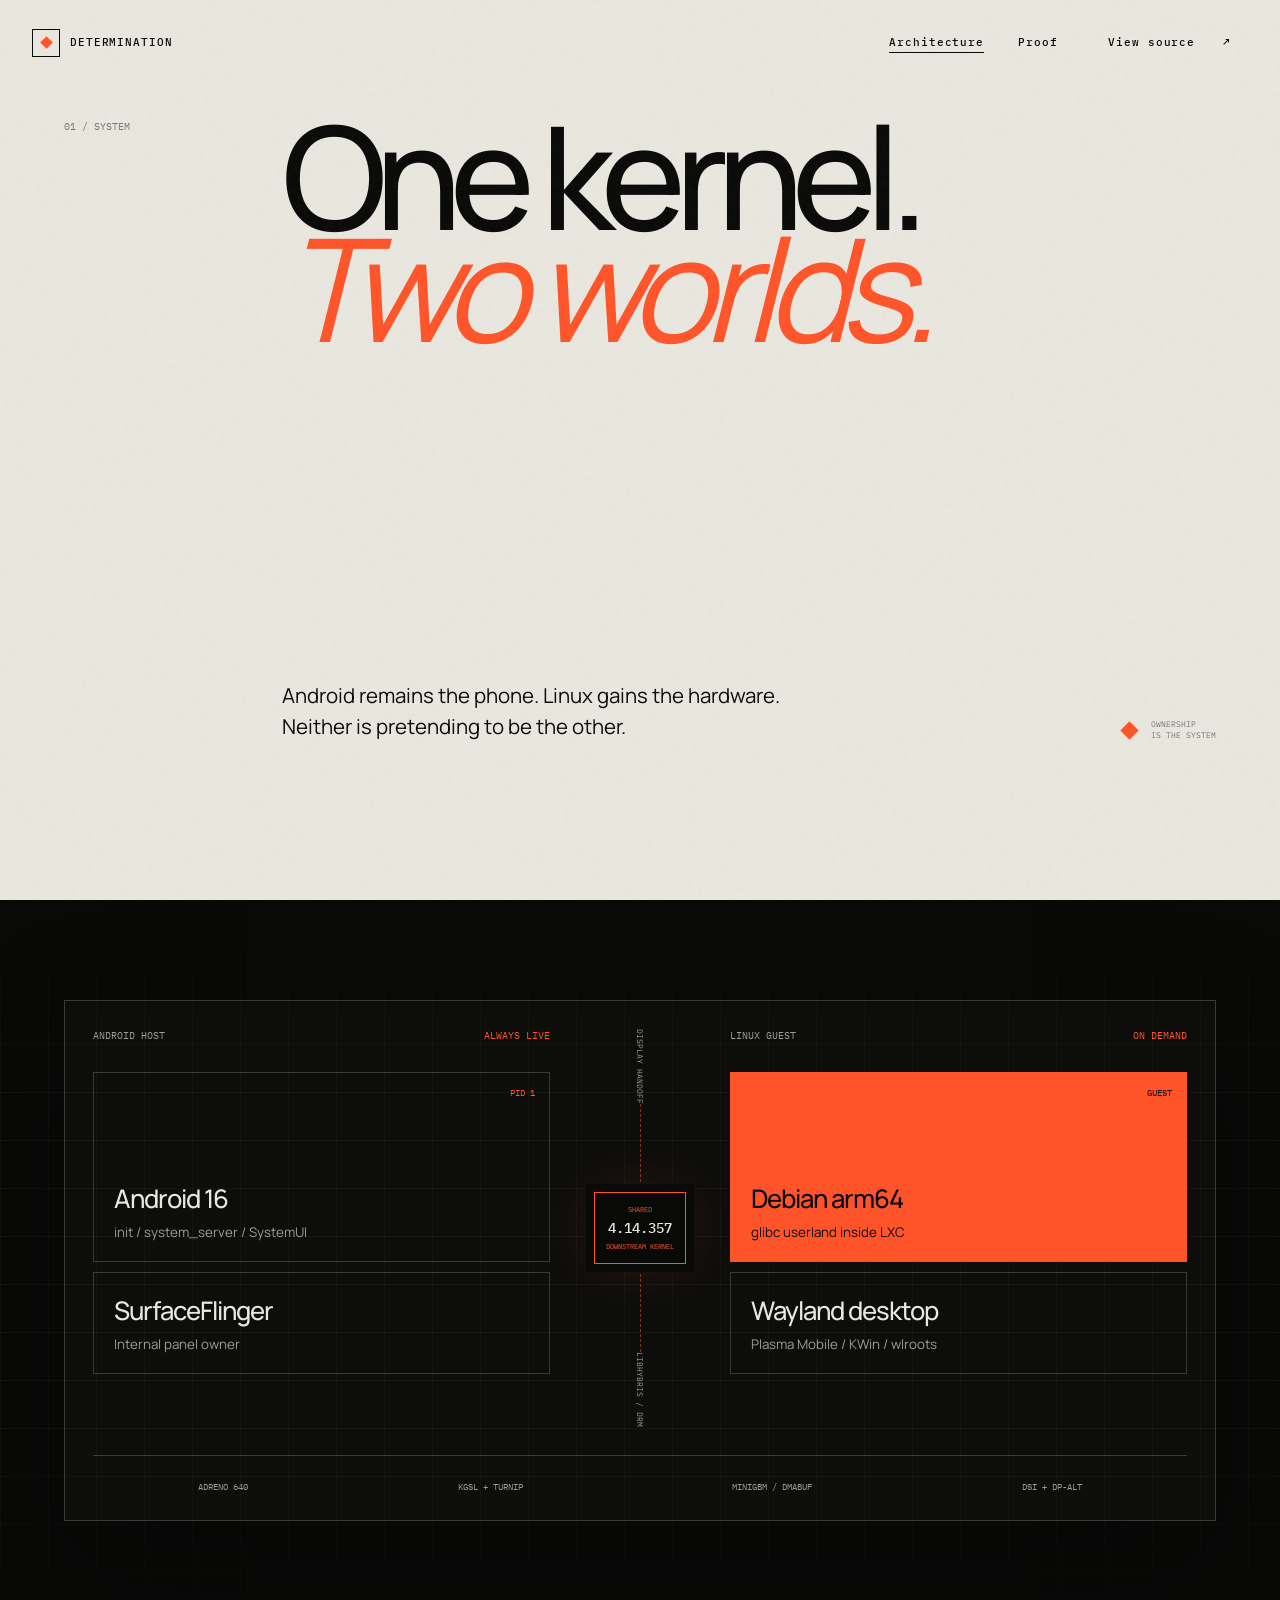
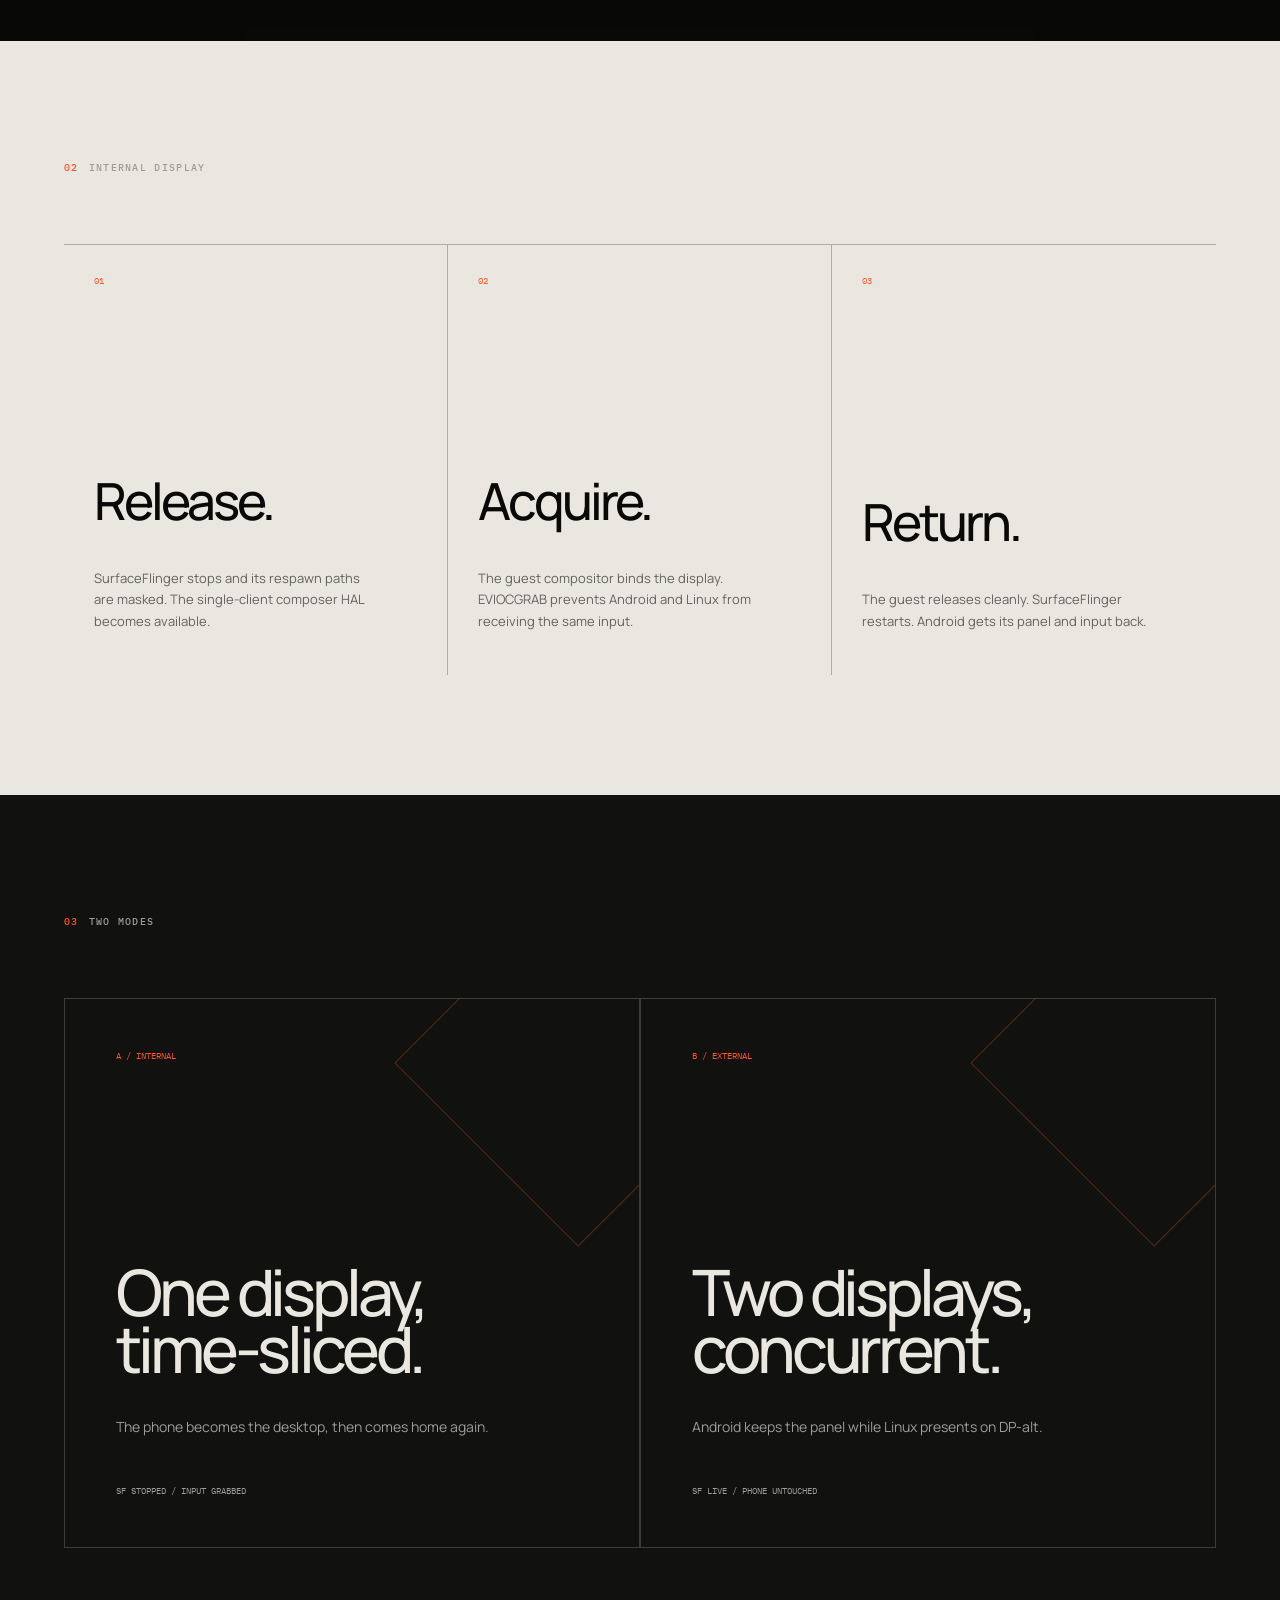
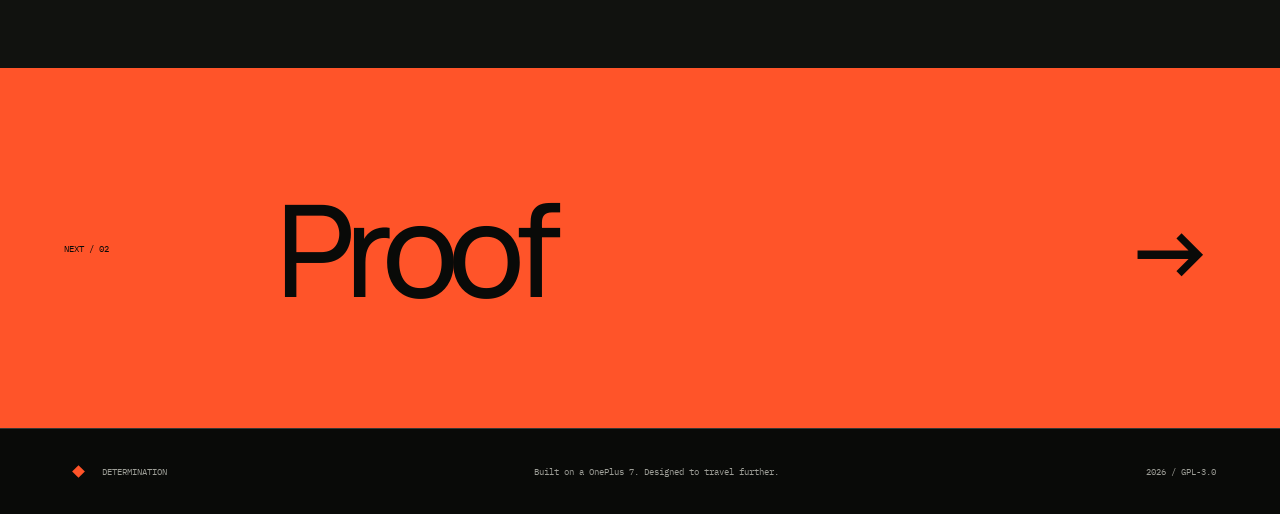
==== website/architecture.html @ 8db89beb "release: prepare Determination 0.5.0-alpha.1" ====
<!doctype html>
<html lang="en">
<head>
  <meta charset="utf-8"><meta name="viewport" content="width=device-width,initial-scale=1">
  <meta name="description" content="The Determination Android and Linux convergence architecture.">
  <title>Architecture — Determination</title>
  <link rel="preconnect" href="https://fonts.googleapis.com"><link rel="preconnect" href="https://fonts.gstatic.com" crossorigin>
  <link href="https://fonts.googleapis.com/css2?family=Archivo+Black&family=IBM+Plex+Mono:wght@400;500&family=Manrope:wght@400;500;600&display=swap" rel="stylesheet">
  <link rel="stylesheet" href="styles.css">
</head>
<body class="inner-page">
  <div class="noise" aria-hidden="true"></div><div class="progress" aria-hidden="true"></div>
  <header class="nav enter" style="--delay:0ms">
    <a class="brand link" href="index.html"><span class="brand-mark"><i></i></span> DETERMINATION</a>
    <nav aria-label="Main navigation"><a class="link active" href="architecture.html">Architecture</a><a class="link" href="proof.html">Proof</a><a class="repo-button pressure" href="https://github.com/kriscrossapplesauce2004/decemberos">View source <span>↗</span></a></nav>
  </header>
  <main>
    <section class="page-hero">
      <div class="page-number enter" style="--delay:80ms">01 / SYSTEM</div>
      <h1 class="enter" style="--delay:140ms">One kernel.<br><i>Two worlds.</i></h1>
      <p class="enter" style="--delay:260ms">Android remains the phone. Linux gains the hardware. Neither is pretending to be the other.</p>
      <div class="page-sigil enter" style="--delay:340ms"><i></i><span>OWNERSHIP<br>IS THE SYSTEM</span></div>
    </section>

    <section class="architecture architecture-page">
      <div class="system-map" data-reveal>
        <div class="map-column host"><div class="map-title">ANDROID HOST <span>ALWAYS LIVE</span></div><div class="node node-large" data-tilt><b>Android 16</b><small>init / system_server / SystemUI</small><span class="node-status">PID 1</span></div><div class="node" data-tilt><b>SurfaceFlinger</b><small>Internal panel owner</small></div></div>
        <div class="bridge" aria-label="Shared kernel and hardware bridge"><span class="packet p1"></span><span class="packet p2"></span><div class="bridge-label">DISPLAY HANDOFF</div><div class="bridge-line"></div><div class="kernel-chip"><small>SHARED</small><b>4.14.357</b><span>DOWNSTREAM KERNEL</span></div><div class="bridge-line"></div><div class="bridge-label">LIBHYBRIS / DRM</div></div>
        <div class="map-column guest"><div class="map-title">LINUX GUEST <span>ON DEMAND</span></div><div class="node node-large accent-node" data-tilt><b>Debian arm64</b><small>glibc userland inside LXC</small><span class="node-status">GUEST</span></div><div class="node" data-tilt><b>Wayland desktop</b><small>Plasma Mobile / KWin / wlroots</small></div></div>
        <div class="hardware-rail"><span>ADRENO 640</span><span>KGSL + TURNIP</span><span>MINIGBM / DMABUF</span><span>DSI + DP-ALT</span></div>
      </div>
    </section>

    <section class="ownership" data-reveal>
      <div class="section-label"><span>02</span> INTERNAL DISPLAY</div>
      <div class="ownership-grid">
        <article><b>01</b><h2>Release.</h2><p>SurfaceFlinger stops and its respawn paths are masked. The single-client composer HAL becomes available.</p></article>
        <article><b>02</b><h2>Acquire.</h2><p>The guest compositor binds the display. EVIOCGRAB prevents Android and Linux from receiving the same input.</p></article>
        <article><b>03</b><h2>Return.</h2><p>The guest releases cleanly. SurfaceFlinger restarts. Android gets its panel and input back.</p></article>
      </div>
    </section>

    <section class="mode-compare" data-reveal>
      <div class="section-label"><span>03</span> TWO MODES</div>
      <article><small>A / INTERNAL</small><h2>One display,<br>time-sliced.</h2><p>The phone becomes the desktop, then comes home again.</p><span>SF STOPPED / INPUT GRABBED</span></article>
      <article><small>B / EXTERNAL</small><h2>Two displays,<br>concurrent.</h2><p>Android keeps the panel while Linux presents on DP-alt.</p><span>SF LIVE / PHONE UNTOUCHED</span></article>
    </section>

    <a class="next-page" href="proof.html" data-reveal><small>NEXT / 02</small><span>Proof</span><b>→</b></a>
  </main>
  <footer data-reveal><a class="brand link" href="index.html"><span class="brand-mark"><i></i></span> DETERMINATION</a><p>Built on a OnePlus 7. Designed to travel further.</p><span>2026 / GPL-3.0</span></footer>
  <script src="script.js"></script>
</body>
</html>
---- website/styles.css ----
:root{--ink:#090a08;--paper:#e9e7df;--muted:#9c9d96;--line:rgba(233,231,223,.2);--orange:#ff5429;--spring:linear(0,.009,.035 2.1%,.141 4.4%,.723 12.9%,.938 16.7%,1.017 19.4%,1.067 22.5%,1.089 26%,1.079 30.3%,1.049 36%,1.024 42.6%,1.011 50.3%,1.004 59.2%,1.001 69.3%,1);--snap:cubic-bezier(.22,1,.36,1);--dramatic:cubic-bezier(.77,0,.175,1)}
*{box-sizing:border-box}html{scroll-behavior:smooth;background:var(--ink)}body{margin:0;background:var(--ink);color:var(--paper);font-family:Manrope,sans-serif;overflow-x:hidden}a{color:inherit;text-decoration:none}::selection{background:var(--orange);color:var(--ink)}
.boot{position:fixed;z-index:2000;inset:0;background:var(--orange);color:var(--ink);padding:28px 32px;display:flex;flex-direction:column;justify-content:space-between;clip-path:inset(0);transition:clip-path .72s var(--dramatic);pointer-events:none}.boot.done{clip-path:inset(0 0 100% 0)}.boot-top,.boot-bottom{display:flex;justify-content:space-between;font:500 10px IBM Plex Mono,monospace;letter-spacing:.12em}.boot-word{font-family:Archivo Black,sans-serif;font-size:clamp(12rem,40vw,40rem);line-height:.6;letter-spacing:-.12em;align-self:center}.boot-word i{font:400 .2em IBM Plex Mono}.boot-bottom b{font-size:clamp(2rem,6vw,6rem);line-height:.6}.boot-bar{position:absolute;bottom:0;left:0;width:100%;height:5px;background:rgba(0,0,0,.15)}.boot-bar i{display:block;width:100%;height:100%;background:var(--ink);transform:scaleX(0);transform-origin:left}.is-booting{overflow:hidden}
.noise{position:fixed;inset:0;z-index:1000;opacity:.035;pointer-events:none;background-image:url("data:image/svg+xml,%3Csvg viewBox='0 0 180 180' xmlns='http://www.w3.org/2000/svg'%3E%3Cfilter id='n'%3E%3CfeTurbulence type='fractalNoise' baseFrequency='.9' numOctaves='4' stitchTiles='stitchTiles'/%3E%3C/filter%3E%3Crect width='100%25' height='100%25' filter='url(%23n)'/%3E%3C/svg%3E")}.progress{position:fixed;z-index:1200;left:0;top:0;width:100%;height:2px;background:var(--orange);transform-origin:left;transform:scaleX(0)}
.nav{position:absolute;z-index:50;top:0;left:0;width:100%;display:flex;justify-content:space-between;align-items:center;padding:24px 32px;font:500 11px/1 IBM Plex Mono,monospace;letter-spacing:.08em}.brand{display:flex;align-items:center;gap:10px}.brand-mark{display:grid;place-items:center;width:28px;height:28px;border:1px solid var(--paper);font-size:10px}.nav nav{display:flex;align-items:center;gap:34px}.link{position:relative}.link:after{content:"";position:absolute;left:0;bottom:-5px;width:100%;height:1px;background:currentColor;transform:scaleX(0);transform-origin:right;transition:transform .4s var(--snap)}.link:hover:after{transform:scaleX(1);transform-origin:left}.repo-button{padding:12px 16px;border:1px solid var(--line);display:flex;gap:28px;align-items:center}
.hero{position:relative;isolation:isolate;min-height:100dvh;padding:92px 32px 28px;display:flex;flex-direction:column;justify-content:space-between;overflow:hidden;background:#090a08}.hero-kicker,.section-label{font:500 10px/1.3 IBM Plex Mono,monospace;letter-spacing:.13em;display:flex;align-items:center;gap:10px}.pulse{width:6px;height:6px;border-radius:50%;background:var(--orange);box-shadow:0 0 0 0 rgba(255,84,41,.5);animation:pulse 2s var(--snap) infinite}.poster{position:relative;z-index:2;margin:auto 0 2vh;font-family:Archivo Black,sans-serif;font-weight:400;letter-spacing:-.075em;line-height:.7;text-transform:uppercase}.poster-line{display:flex;overflow:hidden}.poster-line>span{display:block;animation:poster-in .75s var(--spring) both}.poster-line-one{font-size:clamp(4rem,13vw,13rem);margin-left:-.025em}.poster-line-two{font-size:clamp(4.4rem,14.6vw,15rem);align-items:flex-end;justify-content:flex-end}.poster-line-two>span{animation-delay:100ms}.poster i{font:500 clamp(.65rem,1.05vw,1rem)/1.4 IBM Plex Mono,monospace;letter-spacing:.02em;color:var(--orange);margin:0 auto 1.3em 0;text-transform:uppercase;order:-1}.hero-bottom{position:relative;z-index:3;border-top:1px solid var(--line);padding-top:20px;display:flex;justify-content:center;gap:8vw;align-items:flex-end}.hero-bottom p{margin:0;max-width:510px;font-size:clamp(1.05rem,1.55vw,1.5rem);line-height:1.35}.hero-cta{background:var(--paper);color:var(--ink);padding:16px 18px;min-width:220px;display:flex;justify-content:space-between;font:500 11px IBM Plex Mono,monospace;text-transform:uppercase}.hero-index{position:absolute;right:32px;top:38%;font:500 11px/1.5 IBM Plex Mono,monospace;text-align:right;color:var(--orange)}.hero-index span{color:var(--muted)}
.hero-code{position:absolute;z-index:1;left:32px;top:31%;font:8px/1.6 IBM Plex Mono;color:rgba(233,231,223,.28)}.ticker{position:relative;z-index:3;overflow:hidden;background:var(--orange);color:var(--ink);padding:15px 0;font:500 10px IBM Plex Mono;letter-spacing:.1em}.ticker-track{display:flex;width:max-content;align-items:center;animation:ticker 28s linear infinite}.ticker-track span{margin:0 42px}.ticker-track i{font-style:normal;font-size:7px}@keyframes ticker{to{transform:translateX(-50%)}}
.enter{opacity:0;animation:enter .65s var(--spring) var(--delay) forwards}@keyframes enter{from{opacity:0;transform:translateY(18px);filter:blur(6px)}to{opacity:1;transform:none;filter:none}}@keyframes poster-in{from{transform:translateY(110%);filter:blur(7px)}to{transform:none;filter:none}}@keyframes pulse{50%{box-shadow:0 0 0 7px rgba(255,84,41,0)}}@keyframes spin{to{transform:rotate(360deg)}}
section:not(.hero){position:relative;z-index:2;padding:120px 5vw}.section-label{color:var(--muted);margin-bottom:70px}.section-label span{color:var(--orange)}.manifesto{min-height:80vh;display:grid;grid-template-columns:1fr 4fr 1.4fr;gap:4vw;align-items:start;background:var(--paper);color:var(--ink)}.manifesto .section-label{margin:6px 0}.manifesto-copy{font-size:clamp(2.6rem,5.8vw,7rem);line-height:.98;letter-spacing:-.06em;margin:0;max-width:15ch}.manifesto-copy em,.section-head h2 i,.final-cta h2 i{font-weight:400;color:var(--orange)}.manifesto-note{font-size:13px;line-height:1.6;border-top:1px solid rgba(0,0,0,.25);padding-top:15px}
.architecture{background:var(--ink)}.section-head{display:grid;grid-template-columns:1fr 2fr 1fr;gap:4vw;align-items:end;margin-bottom:80px}.section-head .section-label{margin:0;align-self:start}.section-head h2,.final-cta h2{font-size:clamp(3rem,6.5vw,7rem);line-height:.9;letter-spacing:-.065em;margin:0;font-weight:500}.section-head p{color:var(--muted);font-size:14px;line-height:1.6;margin:0}.system-map{display:grid;grid-template-columns:1fr 180px 1fr;border:1px solid var(--line);padding:28px;background:rgba(255,255,255,.015)}.map-column{display:flex;flex-direction:column;gap:10px}.map-title{display:flex;justify-content:space-between;color:var(--muted);font:10px IBM Plex Mono,monospace;margin-bottom:20px}.map-title span{color:var(--orange)}.node{position:relative;border:1px solid var(--line);padding:20px;min-height:100px;display:flex;flex-direction:column;justify-content:flex-end;transition:transform .4s var(--snap),border-color .4s var(--snap),background-color .4s var(--snap);transform-style:preserve-3d}.node:hover{border-color:var(--orange);background:rgba(255,84,41,.035)}.node-large{min-height:190px}.node b{font-size:clamp(1.2rem,2vw,2rem);font-weight:500;letter-spacing:-.04em}.node small{color:var(--muted);margin-top:7px}.node-status{position:absolute;right:14px;top:14px;font:9px IBM Plex Mono;color:var(--orange)}.accent-node{background:var(--orange);color:var(--ink);border-color:var(--orange)}.accent-node small,.accent-node .node-status{color:var(--ink)}.bridge{display:flex;align-items:center;flex-direction:column;justify-content:center;position:relative}.bridge-line{height:88px;border-left:1px dashed rgba(255,84,41,.5)}.bridge-label{font:8px IBM Plex Mono;color:var(--muted);writing-mode:vertical-rl}.kernel-chip{text-align:center;border:1px solid var(--orange);padding:12px 8px;background:var(--ink);z-index:2}.kernel-chip small,.kernel-chip span{display:block;color:var(--orange);font:7px IBM Plex Mono}.kernel-chip b{display:block;font:500 14px IBM Plex Mono;margin:5px}.packet{position:absolute;width:5px;height:18px;background:var(--orange);left:calc(50% - 2px);animation:packet 2.4s cubic-bezier(.65,0,.35,1) infinite}.p2{animation-delay:1.2s}@keyframes packet{from{transform:translateY(-130px);opacity:0}20%,80%{opacity:1}to{transform:translateY(130px);opacity:0}}.hardware-rail{grid-column:1/-1;display:flex;justify-content:space-around;border-top:1px solid var(--line);margin-top:28px;padding-top:25px;font:9px IBM Plex Mono;color:var(--muted)}
.proof{background:#11120f}.stats{display:grid;grid-template-columns:repeat(4,1fr);border-top:1px solid var(--line);border-bottom:1px solid var(--line)}.stats article{padding:30px 18px;border-right:1px solid var(--line);display:flex;align-items:flex-end;justify-content:space-between;gap:10px}.stats article:last-child{border:0}.stat{font-size:clamp(2.4rem,5vw,5.4rem);line-height:1;letter-spacing:-.06em}.stat-text{font-size:clamp(1.6rem,3.2vw,3.5rem)}.stats small{font:8px/1.5 IBM Plex Mono;color:var(--muted)}.evidence{display:grid;grid-template-columns:repeat(3,1fr);margin-top:65px}.evidence-card{position:relative;min-height:430px;padding:25px;border:1px solid var(--line);display:flex;flex-direction:column;transition:transform .45s var(--snap),background-color .45s var(--snap)}.evidence-card:hover{transform:translateY(-7px);background:#171814}.evidence-card>span,.evidence-card>b{font:9px IBM Plex Mono;color:var(--muted)}.evidence-card h3{font-size:clamp(1.6rem,2.5vw,2.7rem);line-height:1;letter-spacing:-.05em;font-weight:500;margin:auto 0 20px}.evidence-card p{font-size:13px;line-height:1.55;color:var(--muted);max-width:35ch}.evidence-card b{color:var(--orange);margin-top:25px}.evidence-card.featured{background:var(--orange);color:var(--ink);transform:translateY(-20px);border-color:var(--orange)}.evidence-card.featured p,.evidence-card.featured>span,.evidence-card.featured b{color:var(--ink)}.evidence-card.featured:hover{transform:translateY(-27px)}
.evidence-card.featured{overflow:hidden}.evidence-card.featured img{position:absolute;inset:0;width:100%;height:100%;object-fit:cover;opacity:.2;filter:grayscale(1) contrast(1.3);mix-blend-mode:multiply;transition:transform .8s var(--snap),opacity .5s var(--snap)}.evidence-card.featured:hover img{transform:scale(1.045);opacity:.32}.evidence-card.featured>*:not(img){position:relative;z-index:1}
.modes{background:var(--paper);color:var(--ink)}.handoff{display:grid;grid-template-columns:.85fr 1.15fr;min-height:720px;border-top:1px solid rgba(0,0,0,.25)}.handoff-copy{padding:70px 6vw 50px 0;display:flex;flex-direction:column;align-items:flex-start}.handoff-copy>small{font:9px IBM Plex Mono;color:#777}.handoff-copy h2{font-size:clamp(3.5rem,7vw,8rem);line-height:.78;letter-spacing:-.075em;font-weight:500;margin:45px 0}.handoff-copy h2 i{color:var(--orange);font-weight:400}.handoff-copy>p{font-size:14px;line-height:1.7;max-width:48ch}.handoff-button{margin-top:35px;width:min(100%,390px);border:0;background:var(--ink);color:var(--paper);padding:20px;display:flex;justify-content:space-between;font:500 11px IBM Plex Mono;cursor:pointer}.handoff-button b{color:var(--orange)}.handoff-log{width:min(100%,390px);margin-top:auto;border-top:1px solid rgba(0,0,0,.2);padding-top:18px;display:grid;gap:9px}.handoff-log span{font:8px IBM Plex Mono;color:#999;display:flex;align-items:center;gap:9px;transition:color .3s var(--snap),transform .4s var(--spring)}.handoff-log i{width:5px;height:5px;background:#bbb;border-radius:50%;transition:background-color .3s var(--snap),box-shadow .3s var(--snap)}.handoff-log span.active{color:var(--ink);transform:translateX(5px)}.handoff-log span.active i{background:var(--orange);box-shadow:0 0 0 5px rgba(255,84,41,.15)}.device-stage{position:relative;display:grid;place-items:center;overflow:hidden;background:#cfcdc4}.device-stage:before{content:"MODE / 01";position:absolute;right:-.15em;bottom:-.18em;font:400 clamp(7rem,15vw,17rem)/.8 Archivo Black;color:rgba(0,0,0,.055);letter-spacing:-.1em}.device-halo{position:absolute;width:55%;aspect-ratio:1;border:1px solid rgba(0,0,0,.15);border-radius:50%;animation:spin 18s linear infinite}.device-halo:before,.device-halo:after{content:"";position:absolute;inset:12%;border:1px dashed rgba(255,84,41,.65);border-radius:50%}.device-halo:after{inset:34%;background:var(--orange);border:0}.phone{position:relative;z-index:2;width:min(310px,55%);aspect-ratio:9/19.5;border:5px solid #10110f;border-radius:34px;background:#10110f;box-shadow:0 35px 70px rgba(0,0,0,.3);transform:rotate(-5deg);transition:transform .8s var(--spring),box-shadow .8s var(--spring)}.phone.desktop{transform:rotate(3deg) scale(1.04);box-shadow:0 45px 100px rgba(255,84,41,.3)}.phone-speaker{position:absolute;z-index:6;top:8px;left:calc(50% - 28px);width:56px;height:5px;border-radius:10px;background:#151614}.screen{position:absolute;inset:5px;border-radius:26px;overflow:hidden;transition:opacity .45s var(--snap),transform .7s var(--spring),filter .45s var(--snap)}.android-screen{background:radial-gradient(circle at 60% 75%,#ff7451 0 12%,transparent 36%),radial-gradient(circle at 30% 20%,#62645d,transparent 45%),#171814;color:white;padding:25px 17px}.android-status{display:flex;justify-content:space-between;font:7px IBM Plex Mono}.android-date{margin-top:30%;font:7px IBM Plex Mono;letter-spacing:.15em}.android-time{font-size:68px;line-height:.85;letter-spacing:-.08em}.android-time span{display:block;margin-left:25px}.android-pill{position:absolute;bottom:25px;left:0;width:100%;text-align:center;font:7px IBM Plex Mono;color:#bbb}.desktop-screen{opacity:0;transform:scale(.88);filter:blur(9px);background:#252620;color:white;padding:23px 8px 8px}.phone.desktop .android-screen{opacity:0;transform:scale(1.1);filter:blur(9px)}.phone.desktop .desktop-screen{opacity:1;transform:scale(1);filter:none}.desktop-panel{height:20px;margin:-10px -2px 7px;display:flex;justify-content:space-between;font:7px IBM Plex Mono}.desktop-window{position:absolute;border:1px solid rgba(255,255,255,.25);background:#11120f;box-shadow:0 10px 30px rgba(0,0,0,.25);padding:8px;font:6px IBM Plex Mono}.desktop-window b{display:block;color:var(--orange);margin-bottom:9px}.desktop-window pre{font:6px/1.6 IBM Plex Mono;margin:0}.window-one{left:12px;top:65px;width:72%;height:120px}.window-two{right:9px;top:155px;width:54%;height:115px}.window-two i{display:block;height:12px;margin:5px 0;background:var(--orange);transform-origin:left}.window-two i:nth-child(2){transform:scaleX(.7)}.window-two i:nth-child(3){transform:scaleX(.45)}.window-two i:nth-child(4){transform:scaleX(.85)}.desktop-dock{position:absolute;bottom:10px;left:16%;width:68%;padding:7px;background:rgba(0,0,0,.65);display:flex;justify-content:space-around;font-size:7px}.phone-flash{position:absolute;z-index:8;inset:5px;border-radius:26px;background:var(--orange);opacity:0;pointer-events:none}.phone.switching .phone-flash{animation:flash .65s var(--dramatic)}@keyframes flash{40%{opacity:1}to{opacity:0}}.device-caption{position:absolute;bottom:25px;left:25px;font:8px IBM Plex Mono;color:#777}.device-caption b{color:var(--orange)}.external-note{display:grid;grid-template-columns:1fr 2fr 1fr;gap:4vw;border-top:1px solid rgba(0,0,0,.25);border-bottom:1px solid rgba(0,0,0,.25);padding:28px 0;align-items:center}.external-note span,.external-note b{font:8px IBM Plex Mono;color:#777}.external-note p{font-size:13px;line-height:1.6}.external-note b{text-align:right;color:var(--orange)}
.final-cta{min-height:90vh;display:flex;flex-direction:column;justify-content:space-between}.final-cta .section-label{margin:0}.big-link{border-top:1px solid var(--line);border-bottom:1px solid var(--line);padding:28px 5px;display:flex;justify-content:space-between;align-items:center;font-size:clamp(1.4rem,2.8vw,3rem)}.big-link b{color:var(--orange)}footer{position:relative;z-index:2;padding:28px 5vw;border-top:1px solid var(--line);display:flex;justify-content:space-between;align-items:center;font:9px IBM Plex Mono;color:var(--muted)}
[data-reveal],[data-reveal-stagger]>*{opacity:0;transform:translateY(36px);filter:blur(6px);transition:opacity .7s var(--spring),transform .7s var(--spring),filter .7s var(--spring)}[data-reveal].visible,[data-reveal-stagger].visible>*{opacity:1;transform:none;filter:none}[data-reveal-stagger].visible>*:nth-child(2){transition-delay:80ms}[data-reveal-stagger].visible>*:nth-child(3){transition-delay:160ms}[data-reveal-stagger].visible>*:nth-child(4){transition-delay:240ms}.pressure{transition:transform .5s var(--spring),box-shadow .35s var(--snap)}.pressure:hover{transform:scale(.975);box-shadow:inset 0 2px 8px rgba(0,0,0,.18)}.pressure:active{transform:scale(.94)}a:focus-visible{outline:2px solid var(--orange);outline-offset:5px}
@media(max-width:800px){.boot{padding:20px}.nav{padding:18px}.nav nav>a:not(.repo-button){display:none}.repo-button{padding:10px}.hero{padding:82px 18px 18px}.hero-code,.hero-crosshair{display:none}.poster{line-height:.8}.poster-line-one{font-size:14vw}.poster-line-two{font-size:42vw}.poster i{display:none}.hero-bottom{justify-content:space-between;align-items:flex-start;flex-direction:column}.hero-bottom p{max-width:28ch}.hero-cta{width:100%}.hero-index{display:none}.orbit-a{width:70vw;height:70vw}.manifesto{grid-template-columns:1fr;min-height:auto}.manifesto-copy{font-size:14vw}.section-head{grid-template-columns:1fr}.section-head .section-label{margin-bottom:20px}.section-head p{max-width:40ch}.system-map{grid-template-columns:1fr;padding:16px}.bridge{height:220px}.bridge-label{writing-mode:initial}.bridge-line{height:45px}.hardware-rail{grid-column:1;display:grid;grid-template-columns:1fr 1fr;gap:15px}.stats{grid-template-columns:1fr 1fr}.stats article:nth-child(2){border-right:0}.stats article:nth-child(-n+2){border-bottom:1px solid var(--line)}.evidence{grid-template-columns:1fr;gap:10px}.evidence-card{min-height:350px}.evidence-card.featured{transform:none}.evidence-card.featured:hover{transform:translateY(-7px)}.handoff{grid-template-columns:1fr}.handoff-copy{padding:20px 0 60px}.handoff-copy h2{font-size:18vw}.handoff-log{margin-top:45px}.device-stage{min-height:650px}.phone{width:250px}.external-note{grid-template-columns:1fr}.external-note b{text-align:left}section:not(.hero){padding:90px 20px}.section-label{margin-bottom:45px}footer{gap:20px;align-items:flex-start;flex-direction:column}.cursor-glow{display:none}}
@media(prefers-reduced-motion:reduce){html{scroll-behavior:auto}*,*:before,*:after{animation-duration:.01ms!important;animation-iteration-count:1!important;transition-duration:.15s!important}.boot{display:none}.cursor-glow{display:none}[data-reveal],[data-reveal-stagger]>*{transform:none;filter:none}.poster-line>span{transform:none}.ticker-track{animation:none}.ticker{overflow:auto}.device-halo{animation:none}}
@media(max-width:800px){.poster{line-height:.76}.poster-line-one{font-size:15.7vw}.poster-line-two{font-size:18vw}.hero-code{display:none}}

/* Multi-page structure */
.brand-mark{position:relative}.brand-mark i,.page-sigil i{display:block;width:9px;height:9px;background:var(--orange);transform:rotate(45deg)}.nav .active:after{transform:scaleX(1)}
.paths{display:grid;grid-template-columns:1fr 1fr;padding-bottom:0!important}.paths>.section-label{grid-column:1/-1}.path-card{position:relative;min-height:72vh;padding:4vw;border:1px solid var(--line);display:flex;flex-direction:column;align-items:flex-start;transition:background-color .45s var(--snap),color .45s var(--snap)}.path-card>span,.path-card>b{font:9px IBM Plex Mono;color:var(--orange)}.path-card h2{font-size:clamp(2.8rem,6vw,7rem);line-height:.86;letter-spacing:-.07em;font-weight:500;margin:auto 0 30px}.path-card p{max-width:38ch;color:var(--muted);font-size:13px;line-height:1.6}.path-card b{margin-top:30px}.path-card:hover{background:#141511}.path-card-light{background:var(--paper);color:var(--ink);border-color:var(--paper)}.path-card-light>span,.path-card-light>b{color:var(--orange)}.path-card-light p{color:#65665f}.path-card-light:hover{background:#d8d6ce}
.inner-page .nav{position:absolute}.page-hero{min-height:100dvh;padding:130px 5vw 55px;display:grid;grid-template-columns:1fr 4fr 1fr;grid-template-rows:auto 1fr auto;gap:3vw;align-items:end;background:var(--paper);color:var(--ink)}.page-number{align-self:start;font:10px IBM Plex Mono;color:#777}.page-hero h1{grid-column:2/-1;align-self:center;font-size:clamp(4.5rem,11.2vw,13rem);line-height:.78;letter-spacing:-.08em;font-weight:500;margin:0}.page-hero h1 i{color:var(--orange);font-weight:400}.page-hero>p{grid-column:2;max-width:44ch;font-size:clamp(1.1rem,1.6vw,1.5rem);line-height:1.5;margin:0}.page-sigil{justify-self:end;display:flex;align-items:center;gap:15px;font:8px/1.4 IBM Plex Mono;color:#777}.page-sigil i{width:13px;height:13px}.architecture-page{padding-top:100px!important}.ownership{background:var(--paper);color:var(--ink)}.ownership-grid{display:grid;grid-template-columns:repeat(3,1fr);border-top:1px solid rgba(0,0,0,.25)}.ownership-grid article{min-height:430px;padding:30px;border-right:1px solid rgba(0,0,0,.25);display:flex;flex-direction:column}.ownership-grid article:last-child{border:0}.ownership-grid b{font:9px IBM Plex Mono;color:var(--orange)}.ownership-grid h2{font-size:clamp(2.4rem,4vw,5rem);font-weight:500;letter-spacing:-.06em;margin:auto 0 20px}.ownership-grid p{font-size:13px;line-height:1.65;max-width:36ch;color:#62635d}.mode-compare{display:grid;grid-template-columns:1fr 1fr;background:#11120f}.mode-compare>.section-label{grid-column:1/-1}.mode-compare article{min-height:550px;padding:4vw;border:1px solid var(--line);display:flex;flex-direction:column}.mode-compare small,.mode-compare article>span{font:9px IBM Plex Mono;color:var(--orange)}.mode-compare h2{font-size:clamp(2.8rem,5vw,6rem);line-height:.9;letter-spacing:-.065em;font-weight:500;margin:auto 0 25px}.mode-compare p{font-size:14px;color:var(--muted)}.mode-compare article>span{margin-top:35px;color:var(--muted)}.next-page{position:relative;z-index:2;min-height:40vh;padding:4vw 5vw;background:var(--orange);color:var(--ink);display:grid;grid-template-columns:1fr 4fr auto;align-items:center}.next-page small{font:9px IBM Plex Mono}.next-page span{font-size:clamp(4rem,10vw,12rem);font-weight:500;letter-spacing:-.08em}.next-page b{font-size:clamp(3rem,7vw,8rem);transition:transform .5s var(--spring)}.next-page:hover b{transform:translateX(12px)}
.proof-hero{background:#11120f;color:var(--paper)}.proof-content{padding-top:100px!important}.device-proof{display:grid;grid-template-columns:1fr 1fr;gap:8vw;align-items:center;margin:120px 0}.capture{position:relative;max-height:750px;overflow:hidden;background:var(--orange)}.capture img{display:block;width:100%;filter:grayscale(1) contrast(1.1);mix-blend-mode:multiply;transition:transform .8s var(--snap)}.capture:hover img{transform:scale(1.025)}.capture span{position:absolute;left:18px;bottom:18px;padding:8px;background:var(--orange);color:var(--ink);font:8px IBM Plex Mono}.device-proof .section-label{margin-bottom:35px}.device-proof h2{font-size:clamp(3rem,6vw,7rem);line-height:.88;letter-spacing:-.07em;font-weight:500;margin:0 0 35px}.device-proof p{font-size:14px;line-height:1.7;color:var(--muted);max-width:44ch}.timeline{border-top:1px solid var(--line)}.timeline article{display:grid;grid-template-columns:120px 40px 1fr;min-height:250px;border-bottom:1px solid var(--line);padding:32px 0}.timeline time,.timeline small{font:9px IBM Plex Mono;color:var(--orange)}.timeline article>span{position:relative}.timeline article>span:before{content:"";position:absolute;left:0;top:0;width:9px;height:9px;background:var(--orange);transform:rotate(45deg)}.timeline h3{font-size:clamp(2rem,4vw,4.8rem);letter-spacing:-.055em;font-weight:500;margin:35px 0 15px}.timeline p{font-size:13px;color:var(--muted);line-height:1.6;max-width:55ch}
@media(max-width:800px){.paths{grid-template-columns:1fr;padding-left:0!important;padding-right:0!important}.paths>.section-label{padding-left:20px}.path-card{min-height:60vh;padding:35px 20px}.page-hero{grid-template-columns:1fr;display:flex;flex-direction:column;align-items:flex-start;justify-content:space-between;padding:110px 20px 35px}.page-hero h1{font-size:17vw;margin:auto 0}.page-hero>p{max-width:30ch}.page-sigil{align-self:flex-end}.ownership-grid,.mode-compare,.device-proof{grid-template-columns:1fr}.ownership-grid article{min-height:330px;border-right:0;border-bottom:1px solid rgba(0,0,0,.25);padding:25px 0}.mode-compare article{min-height:430px;padding:35px 20px}.next-page{grid-template-columns:1fr auto;padding:35px 20px}.next-page small{grid-column:1/-1}.next-page span{font-size:17vw}.device-proof{margin:70px 0}.capture{max-height:620px}.timeline article{grid-template-columns:75px 24px 1fr}.proof-content{padding-top:70px!important}}
.inner-page .nav{color:var(--ink)}.inner-page .brand-mark{border-color:var(--ink)}.proof-page .nav{color:var(--paper)}.proof-page .brand-mark{border-color:var(--paper)}
.capture-pair{display:grid;grid-template-columns:1fr 1fr;gap:12px;align-items:center}.capture-pair .capture{margin:0;max-height:none;transform:rotate(-2deg);box-shadow:0 24px 55px rgba(0,0,0,.28);transition:transform .7s var(--spring)}.capture-pair .capture-desktop{transform:rotate(2deg) translateY(28px)}.capture-pair:hover .capture{transform:rotate(-.5deg) translateY(-5px)}.capture-pair:hover .capture-desktop{transform:rotate(.5deg) translateY(20px)}.capture-pair .capture img{aspect-ratio:1080/2340;object-fit:cover;filter:none;mix-blend-mode:normal}.capture-pair figcaption{position:absolute;left:10px;bottom:10px;padding:7px 8px;background:var(--orange);color:var(--ink);font:7px IBM Plex Mono}.live-stamp{display:flex;align-items:center;gap:10px;margin-top:35px;font:8px IBM Plex Mono;color:var(--muted)}.live-stamp i{width:8px;height:8px;background:var(--orange);transform:rotate(45deg)}
@media(max-width:800px){.capture-pair{gap:7px}.capture-pair .capture-desktop{transform:rotate(2deg) translateY(14px)}.capture-pair figcaption{font-size:5px}.device-proof>div:last-child{margin-top:35px}}

/* The sharper cut */
.page-wipe{position:fixed;z-index:1900;inset:0;background:var(--orange);transform:scaleY(0);transform-origin:bottom;pointer-events:none}.page-wipe.leaving{animation:wipe-in .44s var(--dramatic) forwards}.page-wipe.arriving{animation:wipe-out .52s var(--dramatic) forwards}@keyframes wipe-in{to{transform:scaleY(1)}}@keyframes wipe-out{from{transform:scaleY(1);transform-origin:top}to{transform:scaleY(0);transform-origin:top}}
.path-card{isolation:isolate;overflow:hidden}.path-card>*{position:relative;z-index:2}.path-card:after{content:"01";position:absolute;right:-.07em;top:-.17em;z-index:0;font:400 clamp(12rem,25vw,28rem)/1 Archivo Black;color:rgba(233,231,223,.035);letter-spacing:-.1em;transition:transform .8s var(--spring),color .45s var(--snap)}.path-card:hover:after{transform:translate(-2vw,2vw);color:rgba(255,84,41,.1)}.path-card-light:after{content:"02";color:rgba(0,0,0,.04)}.path-card-light:before{content:"";position:absolute;z-index:0;inset:0;background:linear-gradient(90deg,var(--paper) 3%,rgba(233,231,223,.86) 45%,rgba(233,231,223,.18)),url("device-shots/determination-desktop.png") 85% 30%/42% auto no-repeat;opacity:0;transform:scale(1.04);transition:opacity .55s var(--snap),transform .9s var(--spring)}.path-card-light:hover:before{opacity:1;transform:scale(1)}.path-card-light:hover:after{color:rgba(0,0,0,.05)}
.architecture-page{position:relative}.architecture-page:before{content:"";position:absolute;inset:0;background-image:linear-gradient(rgba(255,255,255,.035) 1px,transparent 1px),linear-gradient(90deg,rgba(255,255,255,.035) 1px,transparent 1px);background-size:48px 48px;mask-image:linear-gradient(to bottom,transparent,#000 25%,#000 75%,transparent);pointer-events:none}.system-map{position:relative;box-shadow:0 50px 120px rgba(0,0,0,.35)}.kernel-chip{box-shadow:0 0 0 8px var(--ink),0 0 60px rgba(255,84,41,.14)}
.ownership-grid article{position:relative;overflow:hidden;transition:color .45s var(--snap),padding .55s var(--spring)}.ownership-grid article:before{content:"";position:absolute;inset:0;background:var(--orange);transform:scaleY(0);transform-origin:bottom;transition:transform .5s var(--snap)}.ownership-grid article>*{position:relative;z-index:1}.ownership-grid article:hover{padding-top:45px}.ownership-grid article:hover:before{transform:scaleY(1)}.ownership-grid article:hover b,.ownership-grid article:hover p{color:var(--ink)}
.mode-compare article{position:relative;overflow:hidden;transition:background-color .5s var(--snap)}.mode-compare article:after{content:"";position:absolute;right:-12%;top:-12%;width:45%;aspect-ratio:1;border:1px solid rgba(255,84,41,.3);transform:rotate(45deg);transition:transform .8s var(--spring),background-color .5s var(--snap)}.mode-compare article:hover{background:#181916}.mode-compare article:hover:after{transform:rotate(135deg) scale(.8);background:rgba(255,84,41,.08)}
.proof-hero{overflow:hidden}.proof-hero:after{content:"VERIFIED";position:absolute;right:-.04em;bottom:-.18em;font:400 clamp(8rem,22vw,25rem)/1 Archivo Black;color:rgba(255,255,255,.025);letter-spacing:-.1em;pointer-events:none}.capture-pair{transform:translateX(-3vw);width:115%}.timeline article{transition:padding .55s var(--spring),background-color .4s var(--snap)}.timeline article:hover{padding-left:24px;background:rgba(255,255,255,.025)}.timeline article>span:after{content:"";position:absolute;left:4px;top:9px;bottom:-242px;border-left:1px solid rgba(255,84,41,.35)}.timeline article:last-child>span:after{display:none}
.brand-mark i{transition:transform .5s var(--spring)}.brand:hover .brand-mark i{transform:rotate(225deg) scale(.75)}
@media(max-width:800px){.path-card-light:before{opacity:.16;background-position:110% 50%;background-size:72% auto}.capture-pair{width:108%;transform:translateX(-4%)}.ownership-grid article:hover{padding-top:25px}.page-wipe{display:none}.timeline article:hover{padding-left:0}}
@media(prefers-reduced-motion:reduce){.page-wipe{display:none}.path-card-light:before{transform:none}.ownership-grid article:before{display:none}}
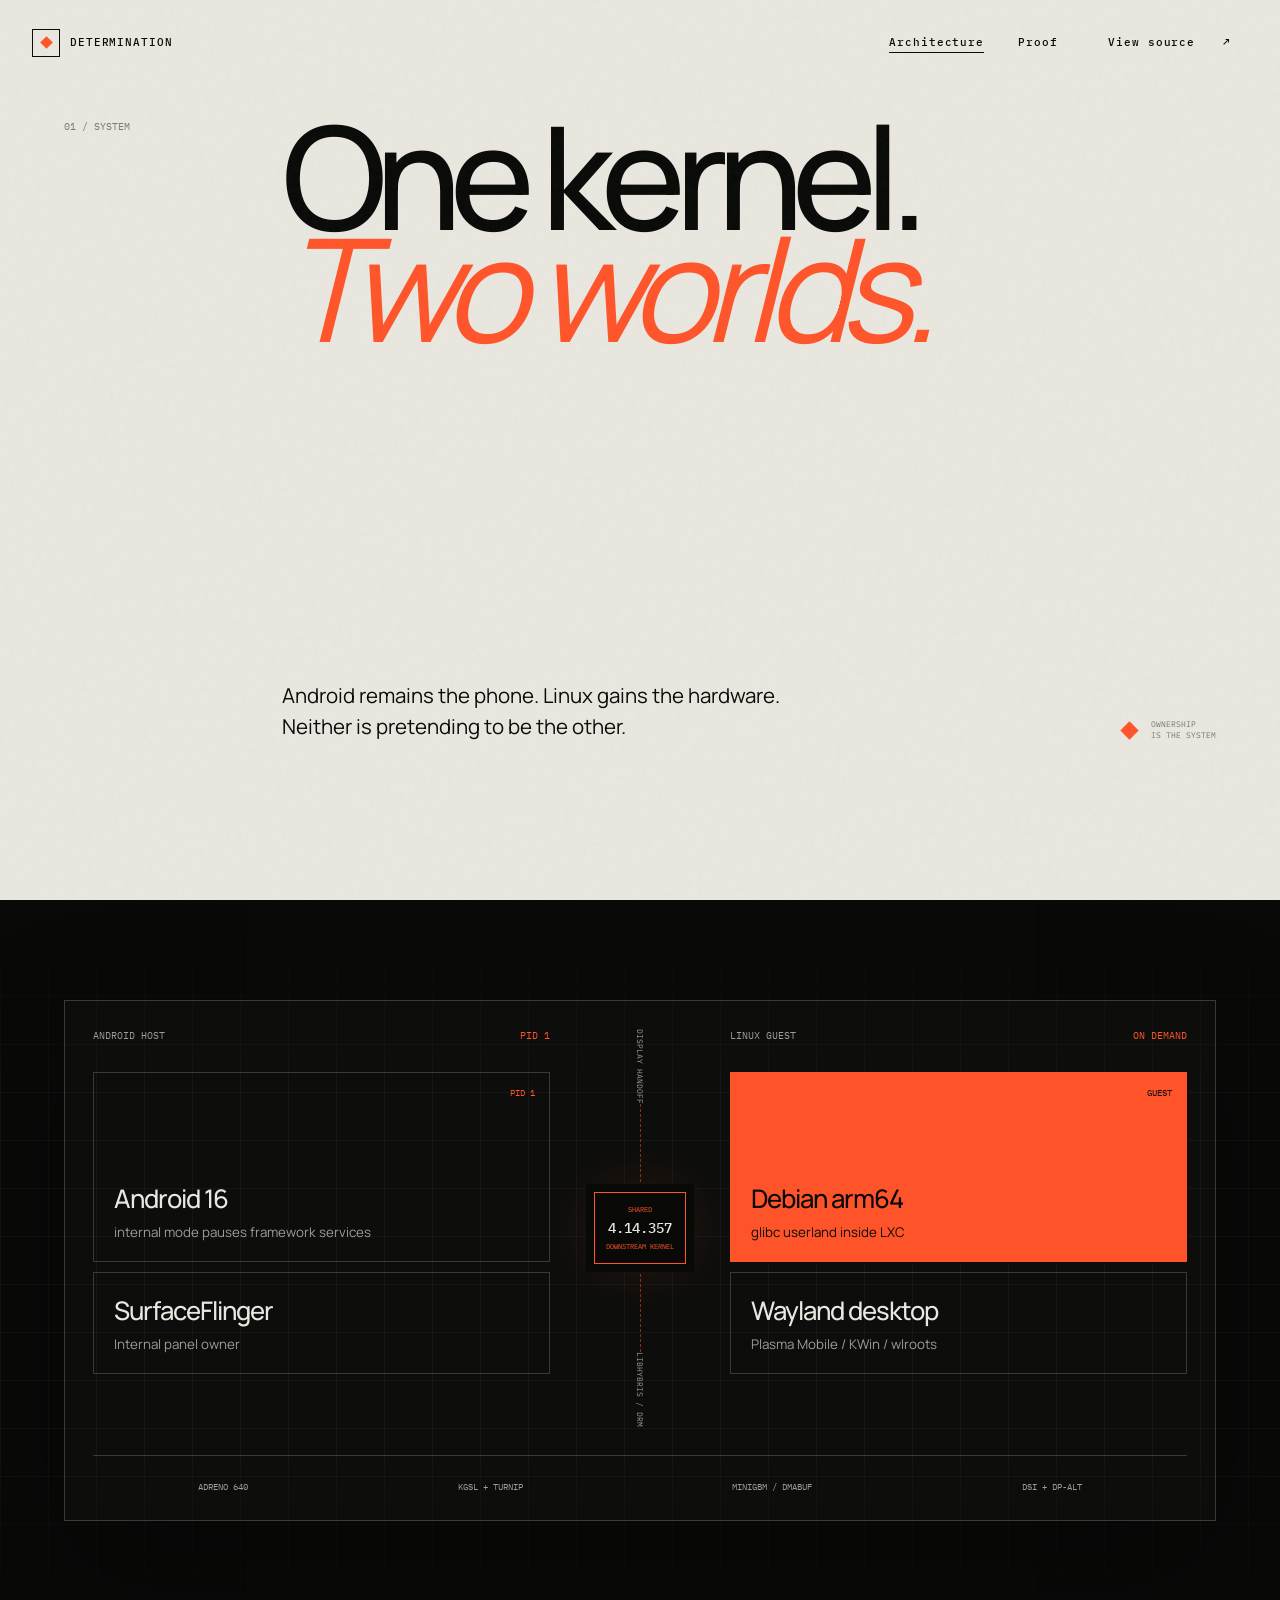
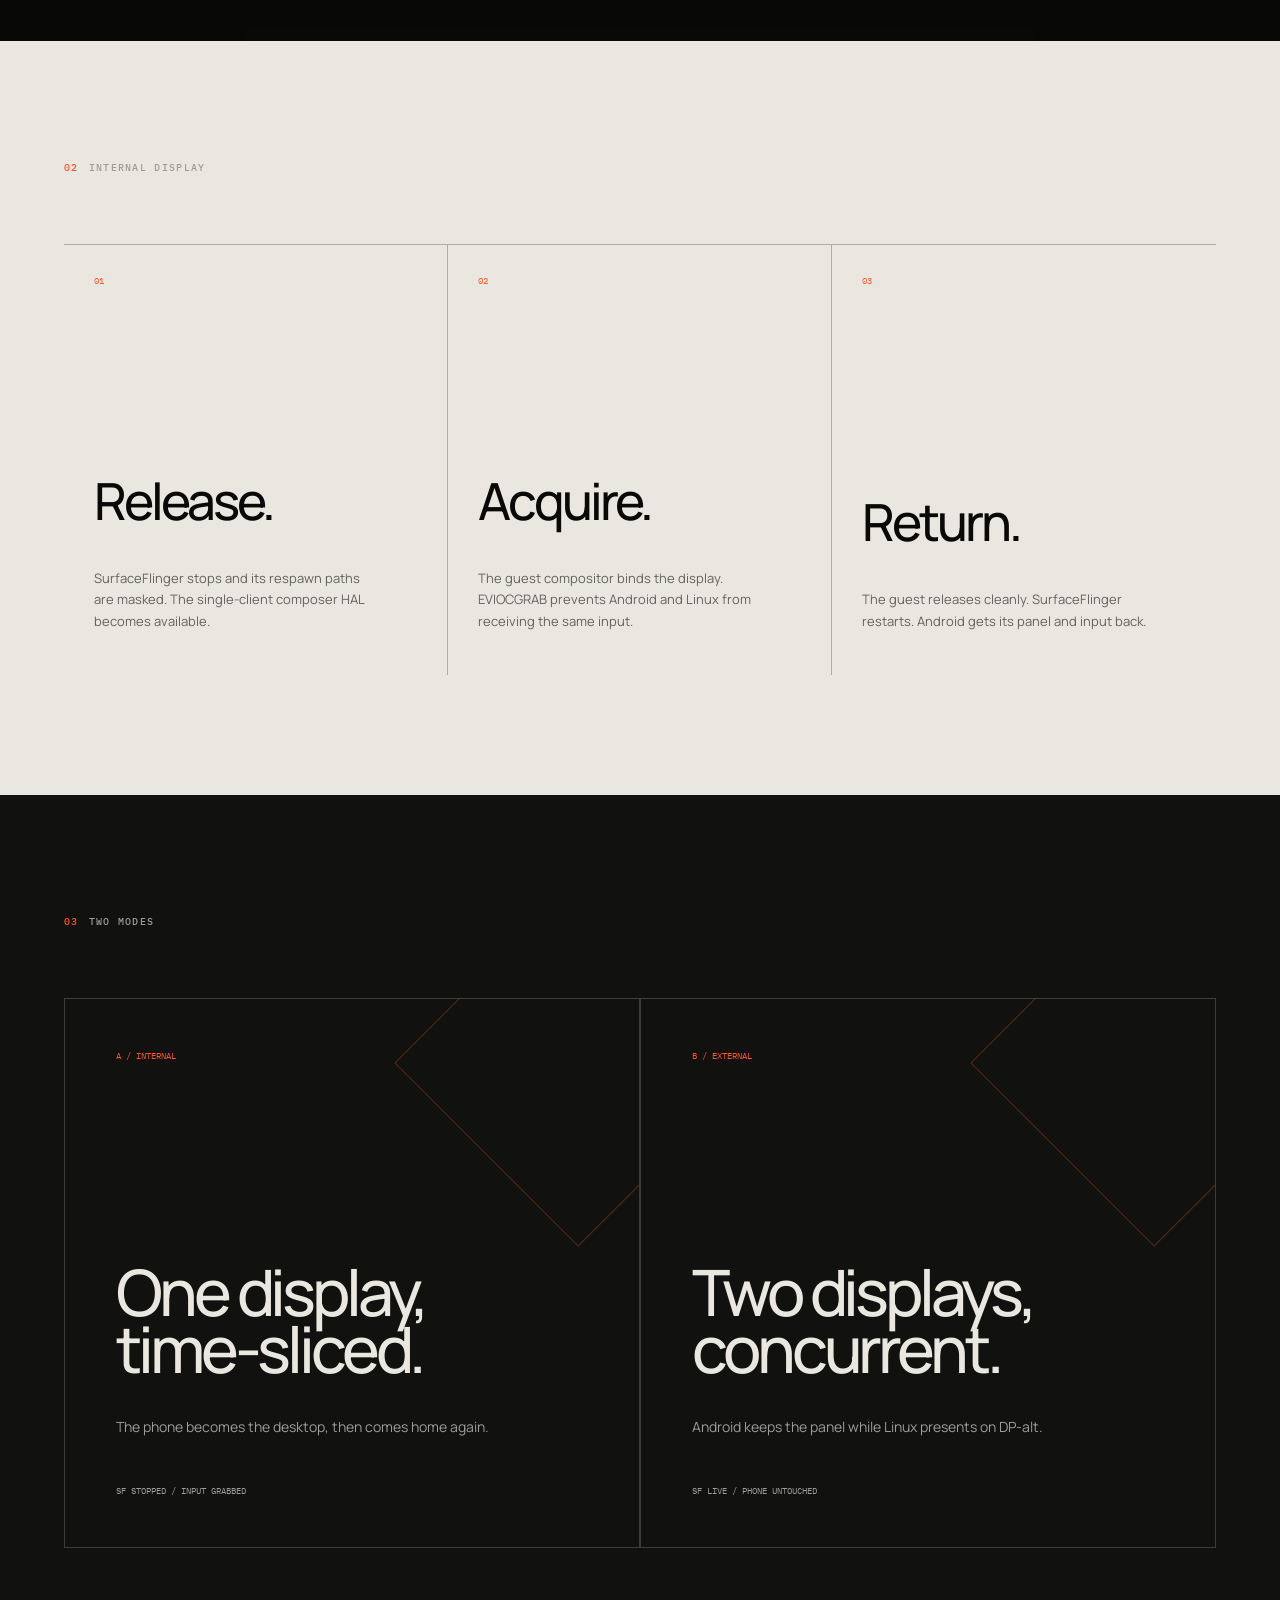
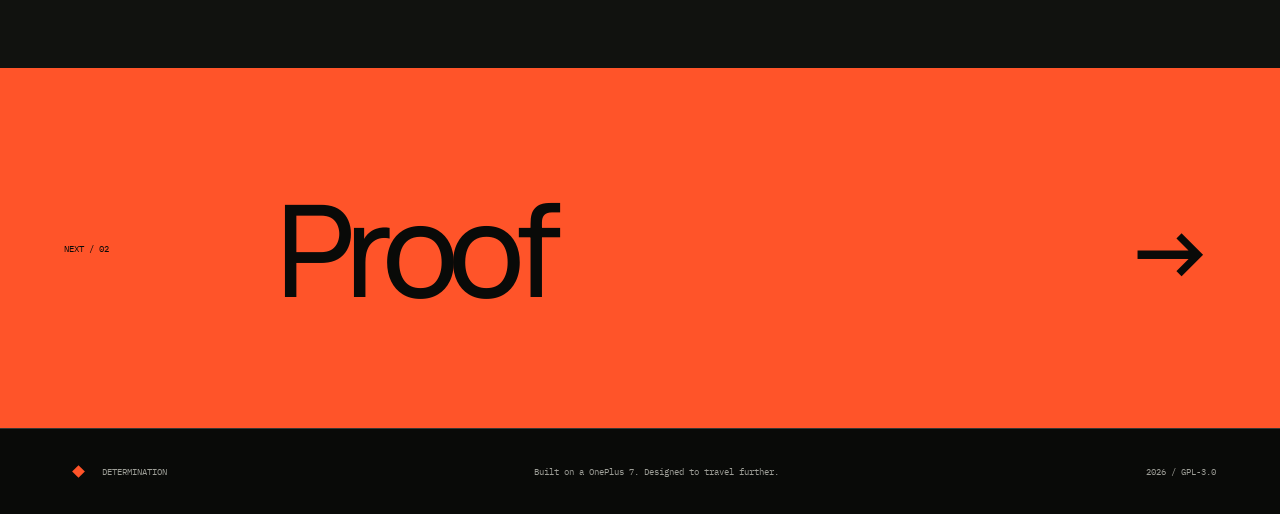
==== commit b7cd23eb: "overhaul: harden the Linux convergence platform" ====
--- a/website/architecture.html
+++ b/website/architecture.html
@@ -3,7 +3,7 @@
 <head>
   <meta charset="utf-8"><meta name="viewport" content="width=device-width,initial-scale=1">
   <meta name="description" content="The Determination Android and Linux convergence architecture.">
-  <title>Architecture — Determination</title>
+  <title>Architecture : Determination</title>
   <link rel="preconnect" href="https://fonts.googleapis.com"><link rel="preconnect" href="https://fonts.gstatic.com" crossorigin>
   <link href="https://fonts.googleapis.com/css2?family=Archivo+Black&family=IBM+Plex+Mono:wght@400;500&family=Manrope:wght@400;500;600&display=swap" rel="stylesheet">
   <link rel="stylesheet" href="styles.css">
@@ -12,7 +12,7 @@
   <div class="noise" aria-hidden="true"></div><div class="progress" aria-hidden="true"></div>
   <header class="nav enter" style="--delay:0ms">
     <a class="brand link" href="index.html"><span class="brand-mark"><i></i></span> DETERMINATION</a>
-    <nav aria-label="Main navigation"><a class="link active" href="architecture.html">Architecture</a><a class="link" href="proof.html">Proof</a><a class="repo-button pressure" href="https://github.com/kriscrossapplesauce2004/decemberos">View source <span>↗</span></a></nav>
+    <nav aria-label="Main navigation"><a class="link active" href="architecture.html">Architecture</a><a class="link" href="proof.html">Proof</a><a class="repo-button pressure" href="https://github.com/kriscrossapplesauce2004/determination">View source <span>↗</span></a></nav>
   </header>
   <main>
     <section class="page-hero">
@@ -24,7 +24,7 @@
 
     <section class="architecture architecture-page">
       <div class="system-map" data-reveal>
-        <div class="map-column host"><div class="map-title">ANDROID HOST <span>ALWAYS LIVE</span></div><div class="node node-large" data-tilt><b>Android 16</b><small>init / system_server / SystemUI</small><span class="node-status">PID 1</span></div><div class="node" data-tilt><b>SurfaceFlinger</b><small>Internal panel owner</small></div></div>
+        <div class="map-column host"><div class="map-title">ANDROID HOST <span>PID 1</span></div><div class="node node-large" data-tilt><b>Android 16</b><small>internal mode pauses framework services</small><span class="node-status">PID 1</span></div><div class="node" data-tilt><b>SurfaceFlinger</b><small>Internal panel owner</small></div></div>
         <div class="bridge" aria-label="Shared kernel and hardware bridge"><span class="packet p1"></span><span class="packet p2"></span><div class="bridge-label">DISPLAY HANDOFF</div><div class="bridge-line"></div><div class="kernel-chip"><small>SHARED</small><b>4.14.357</b><span>DOWNSTREAM KERNEL</span></div><div class="bridge-line"></div><div class="bridge-label">LIBHYBRIS / DRM</div></div>
         <div class="map-column guest"><div class="map-title">LINUX GUEST <span>ON DEMAND</span></div><div class="node node-large accent-node" data-tilt><b>Debian arm64</b><small>glibc userland inside LXC</small><span class="node-status">GUEST</span></div><div class="node" data-tilt><b>Wayland desktop</b><small>Plasma Mobile / KWin / wlroots</small></div></div>
         <div class="hardware-rail"><span>ADRENO 640</span><span>KGSL + TURNIP</span><span>MINIGBM / DMABUF</span><span>DSI + DP-ALT</span></div>
